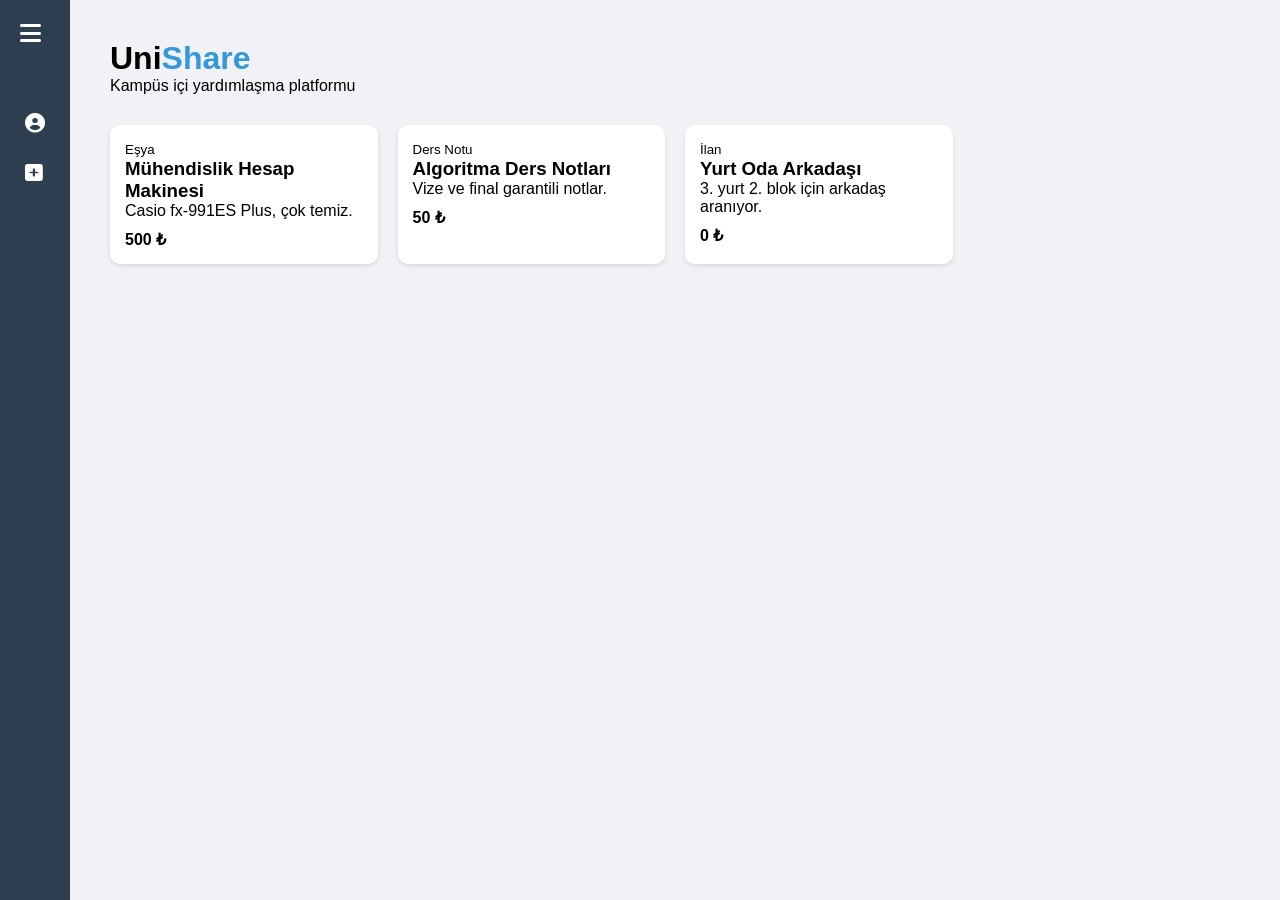
==== index.html @ 89f12671 "ilk hali" ====
<!DOCTYPE html>
<html lang="tr">
<head>
    <meta charset="UTF-8">
    <meta name="viewport" content="width=device-width, initial-scale=1.0">
    <title>UniShare | Kampüs Paylaşım</title>
    <link rel="stylesheet" href="stil.css">
    <link rel="stylesheet" href="https://cdnjs.cloudflare.com/ajax/libs/font-awesome/6.0.0/css/all.min.css">
</head>
<body>

    <div id="yan-menu" class="yan-menu"> 
        <button id="menu-tetikleyici" class="menu-btn">
            <i class="fas fa-bars"></i>
        </button>
        
        <div class="menu-icerik">
            <div class="menu-oge">
                <i class="fas fa-user-circle"></i>
                <span class="metin">Profil</span>
            </div>
            <div class="menu-oge">
                <i class="fas fa-plus-square"></i>
                <span class="metin">İlan Paylaş</span>
            </div>
        </div>
    </div>

    <div id="ilan-modal" class="modal">
        <div class="modal-icerik">
            <span class="kapat-btn">&times;</span>
            <h2>Yeni İlan Oluştur</h2>
            <form id="ilan-formu">
                <input type="text" id="ilan-baslik" placeholder="İlan Başlığı (Örn: Matematik Kitabı)" required>
                <select id="ilan-kategori">
                    <option value="Eşya">Eşya</option>
                    <option value="Kitap">Kitap</option>
                    <option value="Ders Notu">Ders Notu</option>
                </select>
                <input type="number" id="ilan-fiyat" placeholder="Fiyat (₺)" required>
                <textarea id="ilan-aciklama" placeholder="İlan detayı nedir?" rows="4" required></textarea>
                <button type="submit" class="paylas-btn">İlanı Paylaş</button>
            </form>
        </div>
    </div>

    <main id="ana-icerik">
        <header>
            <h1>Uni<span>Share</span></h1>
            <p>Kampüs içi yardımlaşma platformu</p>
        </header>

        <div id="ilanlar-kutusu" class="ilanlar-izgara">
            </div>
    </main>

    <script src="betik.js"></script>
</body>
</html>
---- stil.css ----
/* Genel Ayarlar */
* {
    margin: 0;
    padding: 0;
    box-sizing: border-box;
    font-family: 'Segoe UI', sans-serif;
}

body {
    display: flex; /* Menü ve içeriği yan yana dizmek için */
    background-color: #f0f2f5;
}

/* Yan Menü Tasarımı */
.yan-menu {
    width: 70px; /* Başlangıç genişliği (Sadece ikonlar sığar) */
    height: 100vh;
    background-color: #2c3e50;
    color: white;
    position: fixed;
    transition: width 0.4s cubic-bezier(0.4, 0, 0.2, 1);
    overflow: hidden;
    z-index: 1000;
}

/* Menü Açık Olduğunda Gelecek Sınıf */
.yan-menu.acik {
    width: 250px;
}

/* Menü Butonu */
.menu-btn {
    width: 100%;
    padding: 20px;
    background: none;
    border: none;
    color: white;
    font-size: 24px;
    cursor: pointer;
    text-align: left;
}

/* Menü Öğeleri */
.menu-icerik {
    margin-top: 30px;
}

.menu-oge {
    padding: 15px 25px;
    display: flex;
    align-items: center;
    cursor: pointer;
    transition: background 0.3s;
    white-space: nowrap; /* Yazıların alt satıra kaymasını engeller */
}

.menu-oge:hover {
    background-color: #34495e;
}

.menu-oge i {
    font-size: 20px;
    min-width: 30px;
}

.menu-oge .metin {
    margin-left: 20px;
    opacity: 0;
    transition: opacity 0.3s;
}

/* Menü açıkken metinleri göster */
.yan-menu.acik .metin {
    opacity: 1;
}

/* Ana İçerik Kayması */
#ana-icerik {
    margin-left: 70px; /* Menü dar iken boşluk */
    padding: 40px;
    width: 100%;
    transition: margin-left 0.4s;
}

/* Menü açıldığında içeriği biraz sağa itebiliriz (Opsiyonel) */
.yan-menu.acik + #ana-icerik {
     margin-left: 250px;  /* İçeriğin daralmasını istemiyorsan bunu açma */
}

/* Logo Stili */
header h1 span { color: #3498db; }
.ilanlar-izgara { display: grid; grid-template-columns: repeat(auto-fill, minmax(250px, 1fr)); gap: 20px; margin-top: 30px; }
.kart { background: white; padding: 15px; border-radius: 10px; box-shadow: 0 2px 5px rgba(0,0,0,0.1); }


/* Modal (Arka Plan) */
.modal {
    display: none; /* Başlangıçta gizli */
    position: fixed;
    z-index: 2000;
    left: 0; top: 0;
    width: 100%; height: 100%;
    background-color: rgba(0,0,0,0.5); /* Siyah şeffaf arka plan */
}

/* Modal İçerik Kutusu */
.modal-icerik {
background-color: white;
    margin: 5% auto; /* Üstten boşluğu biraz azalttık */
    padding: 30px;
    border-radius: 15px;
    width: 90%; /* Mobilde de düzgün durması için */
    max-width: 450px; /* Maksimum genişlik */
    position: relative;
    
    /* ÇÖZÜM BURASI: */
    max-height: 85vh; /* Ekran yüksekliğinin %85'inden fazla olmasın */
    overflow-y: auto; /* İçerik taşarsa dikey kaydırma çubuğu çıksın */
}

.kapat-btn {
    position: absolute;
    right: 20px; top: 10px;
    font-size: 28px;
    cursor: pointer;
}

#ilan-formu input, #ilan-formu textarea, #ilan-formu select {
    width: 100%;
    margin-top: 15px;
    padding: 10px;
    border: 1px solid #ddd;
    border-radius: 8px;
}

.paylas-btn {
    width: 100%;
    margin-top: 20px;
    padding: 12px;
    background-color: #27ae60;
    color: white;
    border: none;
    border-radius: 8px;
    cursor: pointer;
    font-weight: bold;
}
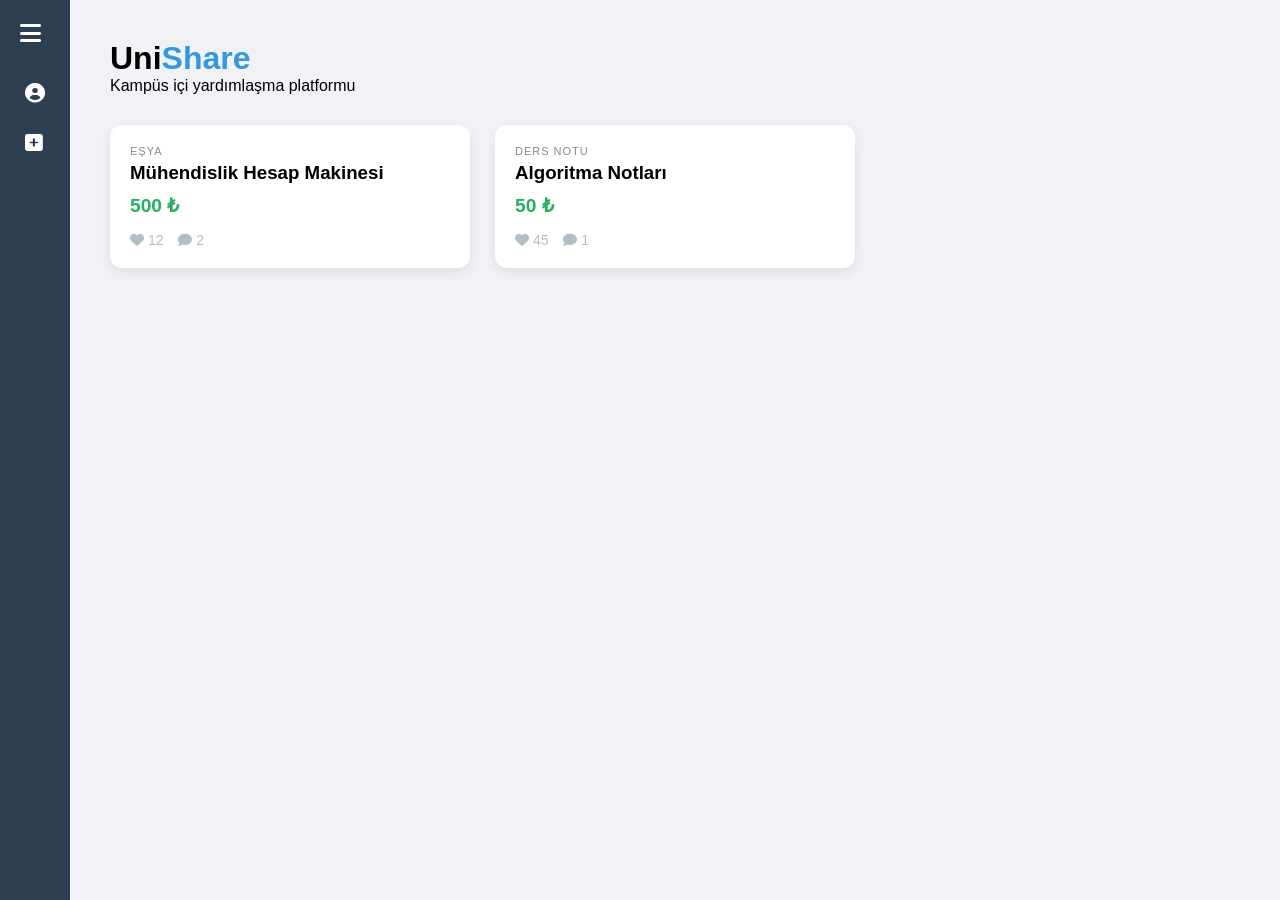
==== commit 66bb25ac: "güncellendi" ====
--- a/index.html
+++ b/index.html
@@ -13,16 +13,9 @@
         <button id="menu-tetikleyici" class="menu-btn">
             <i class="fas fa-bars"></i>
         </button>
-        
         <div class="menu-icerik">
-            <div class="menu-oge">
-                <i class="fas fa-user-circle"></i>
-                <span class="metin">Profil</span>
-            </div>
-            <div class="menu-oge">
-                <i class="fas fa-plus-square"></i>
-                <span class="metin">İlan Paylaş</span>
-            </div>
+            <div class="menu-oge"><i class="fas fa-user-circle"></i><span class="metin">Profil</span></div>
+            <div class="menu-oge"><i class="fas fa-plus-square"></i><span class="metin">İlan Paylaş</span></div>
         </div>
     </div>
 
@@ -31,7 +24,7 @@
             <span class="kapat-btn">&times;</span>
             <h2>Yeni İlan Oluştur</h2>
             <form id="ilan-formu">
-                <input type="text" id="ilan-baslik" placeholder="İlan Başlığı (Örn: Matematik Kitabı)" required>
+                <input type="text" id="ilan-baslik" placeholder="İlan Başlığı" required>
                 <select id="ilan-kategori">
                     <option value="Eşya">Eşya</option>
                     <option value="Kitap">Kitap</option>
@@ -44,14 +37,48 @@
         </div>
     </div>
 
+    <div id="ilan-detay-modal" class="modal">
+        <div class="modal-icerik detay-modali">
+            <span class="detay-kapat-btn">&times;</span>
+            
+            <div class="detay-sol">
+                <div class="detay-bilgi-kapsayici">
+                    <span class="kategori-etiket" id="detay-kategori">Kategori</span>
+                    <h2 id="detay-baslik">İlan Başlığı</h2>
+                    <p id="detay-aciklama">İlan açıklaması buraya gelecek.</p>
+                    <div class="fiyat" id="detay-fiyat">0 ₺</div>
+                </div>
+            </div>
+
+            <div class="detay-sag">
+                <div class="detay-yorumlar-listesi" id="detay-yorumlar-listesi">
+                    </div>
+
+                <div class="detay-alt-kisim">
+                    <div class="detay-etkilesim-ozet">
+                        <span><i class="fas fa-heart"></i> <span id="detay-begeni-sayisi">0</span> Beğeni</span>
+                        <span><i class="fas fa-comment"></i> <span id="detay-yorum-sayisi">0</span> Yorum</span>
+                    </div>
+
+                    <div class="detay-yorum-yazma-alani">
+                        <div class="yorum-input-grubu">
+                            <input type="text" id="detay-yorum-input" placeholder="Yorum yaz ve Enter'a bas..." autocomplete="off">
+                            <button id="detay-yorum-gonder-btn" class="yorum-gonder-btn">
+                                <i class="fas fa-paper-plane"></i>
+                            </button>
+                        </div>
+                    </div>
+                </div>
+            </div>
+        </div>
+    </div>
+
     <main id="ana-icerik">
         <header>
             <h1>Uni<span>Share</span></h1>
             <p>Kampüs içi yardımlaşma platformu</p>
         </header>
-
-        <div id="ilanlar-kutusu" class="ilanlar-izgara">
-            </div>
+        <div id="ilanlar-kutusu" class="ilanlar-izgara"></div>
     </main>
 
     <script src="betik.js"></script>
--- a/stil.css
+++ b/stil.css
@@ -1,146 +1,345 @@
-/* Genel Ayarlar */
-* {
-    margin: 0;
-    padding: 0;
-    box-sizing: border-box;
-    font-family: 'Segoe UI', sans-serif;
-}
-
-body {
-    display: flex; /* Menü ve içeriği yan yana dizmek için */
-    background-color: #f0f2f5;
-}
-
-/* Yan Menü Tasarımı */
-.yan-menu {
-    width: 70px; /* Başlangıç genişliği (Sadece ikonlar sığar) */
-    height: 100vh;
-    background-color: #2c3e50;
-    color: white;
+/* =========================================
+   1. GENEL AYARLAR VE SIFIRLAMA
+   ========================================= */
+* { 
+    margin: 0; 
+    padding: 0; 
+    box-sizing: border-box; 
+    font-family: 'Segoe UI', sans-serif; 
+}
+
+body { 
+    background-color: #f0f2f5; 
+    min-height: 100vh; 
+}
+
+/* =========================================
+   2. YAN MENÜ TASARIMI (SIDEBAR)
+   ========================================= */
+.yan-menu { 
+    width: 70px; 
+    height: 100vh; 
+    background-color: #2c3e50; 
+    color: white; 
+    position: fixed; 
+    left: 0; 
+    top: 0; 
+    transition: width 0.4s cubic-bezier(0.4, 0, 0.2, 1); 
+    overflow: hidden; 
+    z-index: 1000; 
+}
+
+.yan-menu.acik { 
+    width: 250px; 
+}
+
+.menu-btn { 
+    width: 100%; 
+    padding: 20px; 
+    background: none; 
+    border: none; 
+    color: white; 
+    font-size: 24px; 
+    cursor: pointer; 
+    text-align: left; 
+}
+
+.menu-oge { 
+    padding: 15px 25px; 
+    display: flex; 
+    align-items: center; 
+    cursor: pointer; 
+    transition: background 0.3s; 
+    white-space: nowrap; 
+}
+
+.menu-oge:hover { 
+    background-color: #34495e; 
+}
+
+.menu-oge i { 
+    font-size: 20px; 
+    min-width: 30px; 
+}
+
+.menu-oge .metin { 
+    margin-left: 20px; 
+    opacity: 0; 
+    transition: opacity 0.3s; 
+}
+
+.yan-menu.acik .metin { 
+    opacity: 1; 
+}
+
+/* =========================================
+   3. ANA İÇERİK VE IZGARA (GRID)
+   ========================================= */
+#ana-icerik { 
+    margin-left: 70px; 
+    padding: 40px; 
+    transition: margin-left 0.4s; 
+}
+
+.yan-menu.acik + #ana-icerik { 
+    margin-left: 250px; 
+}
+
+header h1 span { 
+    color: #3498db; 
+}
+
+.ilanlar-izgara { 
+    display: grid; 
+    grid-template-columns: repeat(auto-fill, minmax(280px, 1fr)); 
+    gap: 25px; 
+    margin-top: 30px; 
+}
+
+.kart { 
+    background: white; 
+    padding: 20px; 
+    border-radius: 12px; 
+    box-shadow: 0 4px 12px rgba(0,0,0,0.08); 
+    display: flex; 
+    flex-direction: column; 
+    cursor: pointer; 
+    transition: transform 0.2s; 
+}
+
+.kart:hover { 
+    transform: translateY(-5px); 
+}
+
+.kategori-etiket { 
+    font-size: 11px; 
+    color: #7f8c8d; 
+    text-transform: uppercase; 
+    letter-spacing: 1px; 
+    margin-bottom: 5px; 
+}
+
+.fiyat { 
+    margin-top: 10px; 
+    font-size: 1.2rem; 
+    font-weight: bold; 
+    color: #27ae60; 
+}
+
+.kart-alt-bilgi { 
+    display: flex; 
+    gap: 15px; 
+    margin-top: 15px; 
+    color: #b2bec3; 
+    font-size: 14px; 
+}
+
+/* =========================================
+   4. MODALLAR (İLAN VERME VE DETAY)
+   ========================================= */
+.modal {
+    display: none;
     position: fixed;
-    transition: width 0.4s cubic-bezier(0.4, 0, 0.2, 1);
+    z-index: 2000;
+    left: 0;
+    top: 0;
+    width: 100%;
+    height: 100%;
+    background-color: rgba(0,0,0,0.7);
+    backdrop-filter: blur(5px);
+}
+
+/* YENİ İLAN OLUŞTURMA MODALI */
+.modal-icerik {
+    background-color: white;
+    margin: 5% auto;
+    padding: 30px;
+    border-radius: 15px;
+    width: 90%;
+    max-width: 450px;
+    position: relative;
+    display: flex; 
+    flex-direction: column; 
+    gap: 15px; 
+    max-height: 90vh; 
+    overflow-y: auto; 
+    -ms-overflow-style: none;  
+    scrollbar-width: none;     
+}
+
+.modal-icerik::-webkit-scrollbar {
+    display: none; /* Chrome/Safari için scroll gizleme */
+}
+
+#ilan-formu {
+    display: flex;
+    flex-direction: column;
+    width: 100%;
+}
+
+#ilan-formu input, 
+#ilan-formu textarea, 
+#ilan-formu select {
+    width: 100%;
+    margin-bottom: 15px;
+    padding: 12px;
+    border: 1px solid #ddd;
+    border-radius: 8px;
+    outline: none;
+    font-size: 14px;
+}
+
+/* INSTAGRAM STİLİ DETAY MODALI */
+.detay-modali {
+    max-width: 900px !important; 
+    height: 70vh;
+    padding: 0 !important;
+    flex-direction: row !important; 
     overflow: hidden;
-    z-index: 1000;
-}
-
-/* Menü Açık Olduğunda Gelecek Sınıf */
-.yan-menu.acik {
-    width: 250px;
-}
-
-/* Menü Butonu */
-.menu-btn {
-    width: 100%;
+}
+
+.detay-sol {
+    flex: 1.2;
+    padding: 40px;
+    border-right: 1px solid #eee;
+    display: flex;
+    flex-direction: column;
+    justify-content: center;
+    background: white;
+}
+
+.detay-sag {
+    flex: 1;
+    display: flex;
+    flex-direction: column;
+    background-color: #fafbfc;
+}
+
+/* =========================================
+   5. YORUM VE ETKİLEŞİM ALANI
+   ========================================= */
+.detay-yorumlar-listesi {
+    flex: 1;
+    overflow-y: auto;
     padding: 20px;
-    background: none;
+    -ms-overflow-style: none;
+    scrollbar-width: none;
+}
+
+.detay-yorumlar-listesi::-webkit-scrollbar {
+    display: none;
+}
+
+.detay-alt-kısım {
+    padding: 20px;
+    background: white;
+    border-top: 1px solid #eee;
+}
+
+.yorum { 
+    background: white; 
+    padding: 10px 15px; 
+    border-radius: 12px; 
+    margin-bottom: 10px; 
+    font-size: 14px; 
+    border: 1px solid #e2e8f0; 
+}
+
+.yorum strong { 
+    display: block; 
+    font-size: 12px; 
+    color: #3498db; 
+    margin-bottom: 3px; 
+}
+
+/* ESTETİK YORUM ÇUBUĞU (DÜZENLENMİŞ) */
+.yorum-input-grubu { 
+    display: flex; 
+    align-items: center; 
+    background: #f0f2f5; 
+    border-radius: 25px; 
+    padding: 5px 10px 5px 15px; 
     border: none;
-    color: white;
-    font-size: 24px;
-    cursor: pointer;
-    text-align: left;
-}
-
-/* Menü Öğeleri */
-.menu-icerik {
-    margin-top: 30px;
-}
-
-.menu-oge {
-    padding: 15px 25px;
+}
+
+.yorum-ekle-input, #detay-yorum-input { 
+    flex: 1; 
+    border: none !important; 
+    background: transparent !important; 
+    outline: none !important; 
+    font-size: 14px; 
+    padding: 8px 0;
+}
+
+.yorum-gonder-btn, #detay-yorum-gonder-btn { 
+    background: #3498db; 
+    color: white; 
+    border: none; 
+    width: 35px; 
+    height: 35px; 
+    border-radius: 50%; 
+    cursor: pointer; 
     display: flex;
     align-items: center;
-    cursor: pointer;
-    transition: background 0.3s;
-    white-space: nowrap; /* Yazıların alt satıra kaymasını engeller */
-}
-
-.menu-oge:hover {
-    background-color: #34495e;
-}
-
-.menu-oge i {
-    font-size: 20px;
-    min-width: 30px;
-}
-
-.menu-oge .metin {
-    margin-left: 20px;
-    opacity: 0;
-    transition: opacity 0.3s;
-}
-
-/* Menü açıkken metinleri göster */
-.yan-menu.acik .metin {
-    opacity: 1;
-}
-
-/* Ana İçerik Kayması */
-#ana-icerik {
-    margin-left: 70px; /* Menü dar iken boşluk */
-    padding: 40px;
-    width: 100%;
-    transition: margin-left 0.4s;
-}
-
-/* Menü açıldığında içeriği biraz sağa itebiliriz (Opsiyonel) */
-.yan-menu.acik + #ana-icerik {
-     margin-left: 250px;  /* İçeriğin daralmasını istemiyorsan bunu açma */
-}
-
-/* Logo Stili */
-header h1 span { color: #3498db; }
-.ilanlar-izgara { display: grid; grid-template-columns: repeat(auto-fill, minmax(250px, 1fr)); gap: 20px; margin-top: 30px; }
-.kart { background: white; padding: 15px; border-radius: 10px; box-shadow: 0 2px 5px rgba(0,0,0,0.1); }
-
-
-/* Modal (Arka Plan) */
-.modal {
-    display: none; /* Başlangıçta gizli */
-    position: fixed;
-    z-index: 2000;
-    left: 0; top: 0;
-    width: 100%; height: 100%;
-    background-color: rgba(0,0,0,0.5); /* Siyah şeffaf arka plan */
-}
-
-/* Modal İçerik Kutusu */
-.modal-icerik {
-background-color: white;
-    margin: 5% auto; /* Üstten boşluğu biraz azalttık */
-    padding: 30px;
-    border-radius: 15px;
-    width: 90%; /* Mobilde de düzgün durması için */
-    max-width: 450px; /* Maksimum genişlik */
-    position: relative;
-    
-    /* ÇÖZÜM BURASI: */
-    max-height: 85vh; /* Ekran yüksekliğinin %85'inden fazla olmasın */
-    overflow-y: auto; /* İçerik taşarsa dikey kaydırma çubuğu çıksın */
-}
-
-.kapat-btn {
-    position: absolute;
-    right: 20px; top: 10px;
-    font-size: 28px;
-    cursor: pointer;
-}
-
-#ilan-formu input, #ilan-formu textarea, #ilan-formu select {
-    width: 100%;
-    margin-top: 15px;
-    padding: 10px;
-    border: 1px solid #ddd;
-    border-radius: 8px;
+    justify-content: center;
+    margin-left: 10px;
+    transition: background 0.3s, transform 0.2s;
+}
+
+.yorum-gonder-btn:hover {
+    background-color: #2980b9;
+    transform: scale(1.05);
 }
 
 .paylas-btn {
     width: 100%;
-    margin-top: 20px;
-    padding: 12px;
+    padding: 15px;
     background-color: #27ae60;
     color: white;
     border: none;
     border-radius: 8px;
     cursor: pointer;
     font-weight: bold;
+}
+
+.kapat-btn, .detay-kapat-btn {
+    position: absolute;
+    right: 20px;
+    top: 15px;
+    font-size: 28px;
+    cursor: pointer;
+    color: #95a5a6;
+    z-index: 100;
+}
+
+/* KESİN ÇÖZÜM: TÜM ÇERÇEVELERİ VE GÖLGELERİ SIFIRLA */
+/* TÜM TARAYICI VARSAYILANLARINI EZER */
+#detay-yorum-input {
+    border: 0 !important;
+    border-style: none !important;
+    outline: 0 !important;
+    outline-style: none !important;
+    box-shadow: none !important;
+    background-color: transparent !important;
+    flex: 1 !important;
+    padding: 10px 5px !important;
+    font-size: 14px !important;
+}
+
+/* Kapsayıcı gri kutuyu hizala */
+.yorum-input-grubu {
+    display: flex !important;
+    align-items: center !important;
+    background-color: #f0f2f5 !important;
+    border-radius: 25px !important;
+    padding: 2px 10px 2px 15px !important;
+    border: none !important;
+}
+
+/* Gönder butonunu sağa daya */
+.yorum-gonder-btn {
+    margin-left: auto !important;
+    background-color: #3498db !important;
+    border: none !important;
+    cursor: pointer !important;
 }
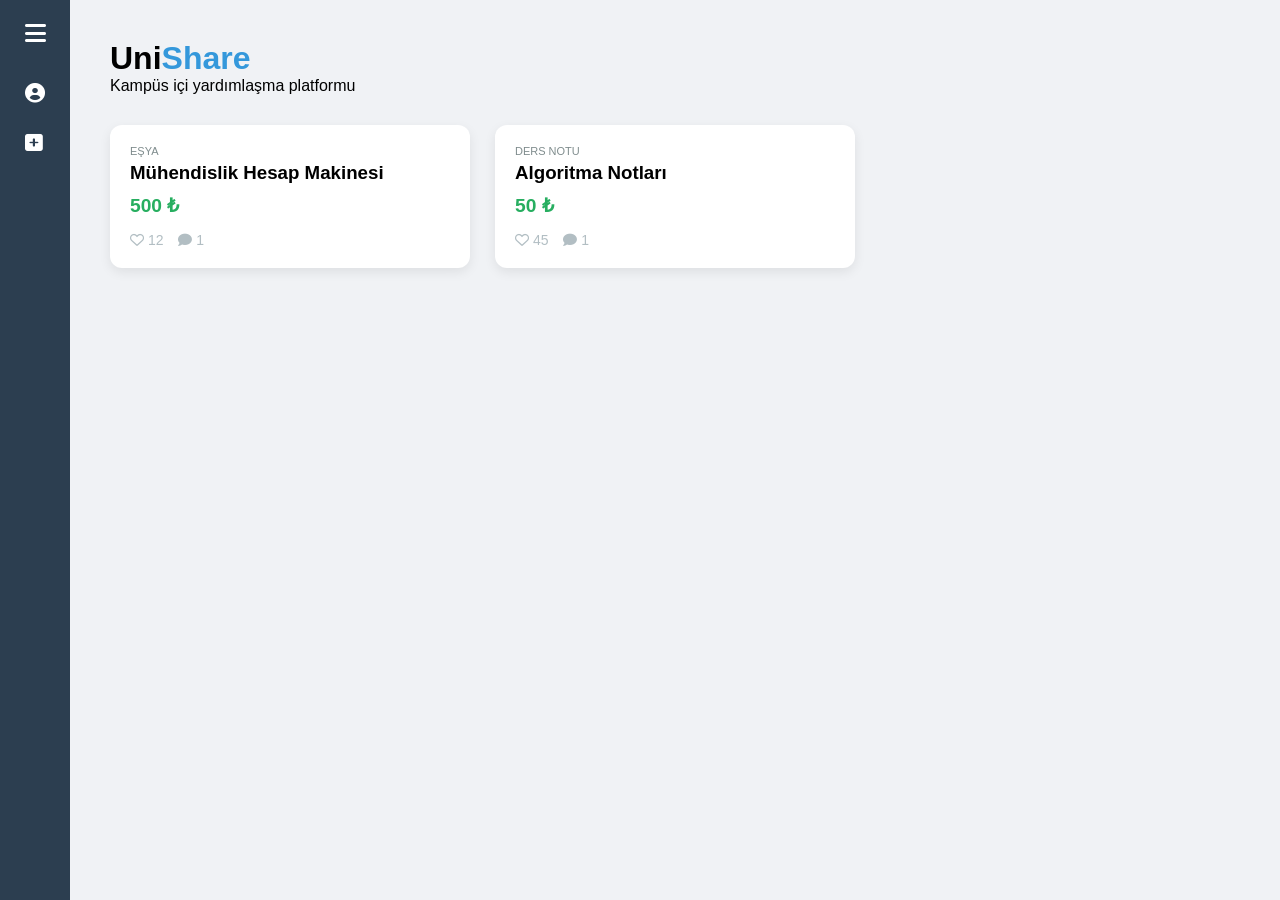
==== commit 0117648a: "yorum beğeni yapılıyor" ====
--- a/index.html
+++ b/index.html
@@ -40,32 +40,28 @@
     <div id="ilan-detay-modal" class="modal">
         <div class="modal-icerik detay-modali">
             <span class="detay-kapat-btn">&times;</span>
-            
             <div class="detay-sol">
                 <div class="detay-bilgi-kapsayici">
                     <span class="kategori-etiket" id="detay-kategori">Kategori</span>
                     <h2 id="detay-baslik">İlan Başlığı</h2>
-                    <p id="detay-aciklama">İlan açıklaması buraya gelecek.</p>
+                    <p id="detay-aciklama">İlan açıklaması.</p>
                     <div class="fiyat" id="detay-fiyat">0 ₺</div>
                 </div>
             </div>
-
             <div class="detay-sag">
-                <div class="detay-yorumlar-listesi" id="detay-yorumlar-listesi">
-                    </div>
-
+                <div class="detay-yorumlar-listesi" id="detay-yorumlar-listesi"></div>
                 <div class="detay-alt-kisim">
                     <div class="detay-etkilesim-ozet">
-                        <span><i class="fas fa-heart"></i> <span id="detay-begeni-sayisi">0</span> Beğeni</span>
+                        <span class="etkilesim-butonlar">
+                            <i class="far fa-heart" id="modal-kalp" onclick="begeniYap(event, this)"></i> 
+                            <span id="detay-begeni-sayisi">0</span> Beğeni
+                        </span>
                         <span><i class="fas fa-comment"></i> <span id="detay-yorum-sayisi">0</span> Yorum</span>
                     </div>
-
                     <div class="detay-yorum-yazma-alani">
                         <div class="yorum-input-grubu">
                             <input type="text" id="detay-yorum-input" placeholder="Yorum yaz ve Enter'a bas..." autocomplete="off">
-                            <button id="detay-yorum-gonder-btn" class="yorum-gonder-btn">
-                                <i class="fas fa-paper-plane"></i>
-                            </button>
+                            <button id="detay-yorum-gonder-btn" class="yorum-gonder-btn"><i class="fas fa-paper-plane"></i></button>
                         </div>
                     </div>
                 </div>
--- a/stil.css
+++ b/stil.css
@@ -1,345 +1,89 @@
-/* =========================================
-   1. GENEL AYARLAR VE SIFIRLAMA
-   ========================================= */
-* { 
-    margin: 0; 
-    padding: 0; 
-    box-sizing: border-box; 
-    font-family: 'Segoe UI', sans-serif; 
+* { margin: 0; padding: 0; box-sizing: border-box; font-family: 'Segoe UI', sans-serif; }
+body { background-color: #f0f2f5; min-height: 100vh; }
+
+.yan-menu { width: 70px; height: 100vh; background-color: #2c3e50; color: white; position: fixed; left: 0; top: 0; transition: width 0.4s; overflow: hidden; z-index: 1000; }
+.yan-menu.acik { width: 250px; }
+.menu-btn { width: 100%; padding: 20px; background: none; border: none; color: white; font-size: 24px; cursor: pointer; }
+.menu-oge { padding: 15px 25px; display: flex; align-items: center; cursor: pointer; white-space: nowrap; }
+.menu-oge:hover { background-color: #34495e; }
+.menu-oge i { font-size: 20px; min-width: 30px; }
+.menu-oge .metin { margin-left: 20px; opacity: 0; transition: opacity 0.3s; }
+.yan-menu.acik .metin { opacity: 1; }
+
+#ana-icerik { margin-left: 70px; padding: 40px; transition: margin-left 0.4s; }
+.yan-menu.acik + #ana-icerik { margin-left: 250px; }
+header h1 span { color: #3498db; }
+.ilanlar-izgara { display: grid; grid-template-columns: repeat(auto-fill, minmax(280px, 1fr)); gap: 25px; margin-top: 30px; }
+
+.kart { background: white; padding: 20px; border-radius: 12px; box-shadow: 0 4px 12px rgba(0,0,0,0.08); display: flex; flex-direction: column; cursor: pointer; transition: transform 0.2s; }
+.kart:hover { transform: translateY(-5px); }
+.kategori-etiket { font-size: 11px; color: #7f8c8d; text-transform: uppercase; margin-bottom: 5px; }
+.fiyat { margin-top: 10px; font-size: 1.2rem; font-weight: bold; color: #27ae60; }
+.kart-alt-bilgi { display: flex; gap: 15px; margin-top: 15px; color: #b2bec3; font-size: 14px; }
+/* Ana sayfadaki kalbe tıklandığında renk değişsin */
+.kart-alt-bilgi .fa-heart.begenildi { color: #ed4956 !important; font-weight: 900; }
+
+.modal { display: none; position: fixed; z-index: 2000; left: 0; top: 0; width: 100%; height: 100%; background: rgba(0,0,0,0.7); backdrop-filter: blur(5px); }
+.modal-icerik { background: white; margin: 5% auto; padding: 30px; border-radius: 15px; width: 90%; max-width: 450px; position: relative; max-height: 90vh; overflow-y: auto; scrollbar-width: none; }
+.modal-icerik::-webkit-scrollbar { display: none; }
+
+/* INSTAGRAM STİLİ DETAY MODALI - YAN YANA DÜZEN */
+.detay-modali {
+    max-width: 900px !important; 
+    width: 90%;
+    height: 600px; /* Sabit yükseklik Instagram havası verir */
+    padding: 0 !important;
+    display: flex !important; /* Esnek kutu yapısı */
+    flex-direction: row !important; /* ELEMANLARI YAN YANA DİZ */
+    overflow: hidden;
+    margin: 5vh auto;
 }
 
-body { 
-    background-color: #f0f2f5; 
-    min-height: 100vh; 
-}
-
-/* =========================================
-   2. YAN MENÜ TASARIMI (SIDEBAR)
-   ========================================= */
-.yan-menu { 
-    width: 70px; 
-    height: 100vh; 
-    background-color: #2c3e50; 
-    color: white; 
-    position: fixed; 
-    left: 0; 
-    top: 0; 
-    transition: width 0.4s cubic-bezier(0.4, 0, 0.2, 1); 
-    overflow: hidden; 
-    z-index: 1000; 
-}
-
-.yan-menu.acik { 
-    width: 250px; 
-}
-
-.menu-btn { 
-    width: 100%; 
-    padding: 20px; 
-    background: none; 
-    border: none; 
-    color: white; 
-    font-size: 24px; 
-    cursor: pointer; 
-    text-align: left; 
-}
-
-.menu-oge { 
-    padding: 15px 25px; 
-    display: flex; 
-    align-items: center; 
-    cursor: pointer; 
-    transition: background 0.3s; 
-    white-space: nowrap; 
-}
-
-.menu-oge:hover { 
-    background-color: #34495e; 
-}
-
-.menu-oge i { 
-    font-size: 20px; 
-    min-width: 30px; 
-}
-
-.menu-oge .metin { 
-    margin-left: 20px; 
-    opacity: 0; 
-    transition: opacity 0.3s; 
-}
-
-.yan-menu.acik .metin { 
-    opacity: 1; 
-}
-
-/* =========================================
-   3. ANA İÇERİK VE IZGARA (GRID)
-   ========================================= */
-#ana-icerik { 
-    margin-left: 70px; 
-    padding: 40px; 
-    transition: margin-left 0.4s; 
-}
-
-.yan-menu.acik + #ana-icerik { 
-    margin-left: 250px; 
-}
-
-header h1 span { 
-    color: #3498db; 
-}
-
-.ilanlar-izgara { 
-    display: grid; 
-    grid-template-columns: repeat(auto-fill, minmax(280px, 1fr)); 
-    gap: 25px; 
-    margin-top: 30px; 
-}
-
-.kart { 
-    background: white; 
-    padding: 20px; 
-    border-radius: 12px; 
-    box-shadow: 0 4px 12px rgba(0,0,0,0.08); 
-    display: flex; 
-    flex-direction: column; 
-    cursor: pointer; 
-    transition: transform 0.2s; 
-}
-
-.kart:hover { 
-    transform: translateY(-5px); 
-}
-
-.kategori-etiket { 
-    font-size: 11px; 
-    color: #7f8c8d; 
-    text-transform: uppercase; 
-    letter-spacing: 1px; 
-    margin-bottom: 5px; 
-}
-
-.fiyat { 
-    margin-top: 10px; 
-    font-size: 1.2rem; 
-    font-weight: bold; 
-    color: #27ae60; 
-}
-
-.kart-alt-bilgi { 
-    display: flex; 
-    gap: 15px; 
-    margin-top: 15px; 
-    color: #b2bec3; 
-    font-size: 14px; 
-}
-
-/* =========================================
-   4. MODALLAR (İLAN VERME VE DETAY)
-   ========================================= */
-.modal {
-    display: none;
-    position: fixed;
-    z-index: 2000;
-    left: 0;
-    top: 0;
-    width: 100%;
-    height: 100%;
-    background-color: rgba(0,0,0,0.7);
-    backdrop-filter: blur(5px);
-}
-
-/* YENİ İLAN OLUŞTURMA MODALI */
-.modal-icerik {
-    background-color: white;
-    margin: 5% auto;
-    padding: 30px;
-    border-radius: 15px;
-    width: 90%;
-    max-width: 450px;
-    position: relative;
-    display: flex; 
-    flex-direction: column; 
-    gap: 15px; 
-    max-height: 90vh; 
-    overflow-y: auto; 
-    -ms-overflow-style: none;  
-    scrollbar-width: none;     
-}
-
-.modal-icerik::-webkit-scrollbar {
-    display: none; /* Chrome/Safari için scroll gizleme */
-}
-
-#ilan-formu {
-    display: flex;
-    flex-direction: column;
-    width: 100%;
-}
-
-#ilan-formu input, 
-#ilan-formu textarea, 
-#ilan-formu select {
-    width: 100%;
-    margin-bottom: 15px;
-    padding: 12px;
-    border: 1px solid #ddd;
-    border-radius: 8px;
-    outline: none;
-    font-size: 14px;
-}
-
-/* INSTAGRAM STİLİ DETAY MODALI */
-.detay-modali {
-    max-width: 900px !important; 
-    height: 70vh;
-    padding: 0 !important;
-    flex-direction: row !important; 
-    overflow: hidden;
-}
-
+/* Sol Taraf: İlan Bilgileri */
 .detay-sol {
-    flex: 1.2;
+    flex: 1.2; /* Sol taraf biraz daha geniş olabilir */
     padding: 40px;
     border-right: 1px solid #eee;
     display: flex;
     flex-direction: column;
-    justify-content: center;
+    justify-content: flex-start; /* İçeriği yukarıdan başlat */
     background: white;
 }
 
+/* Sağ Taraf: Yorum Akışı ve Alt Kısım */
 .detay-sag {
-    flex: 1;
+    flex: 1; /* Sağ taraf yorumlar için */
     display: flex;
     flex-direction: column;
     background-color: #fafbfc;
+    height: 100%; /* Yüksekliği tamamla */
 }
 
-/* =========================================
-   5. YORUM VE ETKİLEŞİM ALANI
-   ========================================= */
+/* Yorum Listesi - Kendi İçinde Kaymalı */
 .detay-yorumlar-listesi {
-    flex: 1;
+    flex: 1; /* Üstteki tüm boşluğu al */
     overflow-y: auto;
     padding: 20px;
-    -ms-overflow-style: none;
     scrollbar-width: none;
 }
 
-.detay-yorumlar-listesi::-webkit-scrollbar {
-    display: none;
-}
-
-.detay-alt-kısım {
+/* Alt Kısım: Beğeni Sayısı ve Input (En Altta Sabit) */
+.detay-alt-kisim {
     padding: 20px;
     background: white;
     border-top: 1px solid #eee;
+    margin-top: auto; /* En alta yapıştır */
 }
+.yorum { background: white; padding: 10px; border-radius: 12px; margin-bottom: 10px; font-size: 14px; border: 1px solid #e2e8f0; }
+.yorum strong { display: block; font-size: 12px; color: #3498db; }
 
-.yorum { 
-    background: white; 
-    padding: 10px 15px; 
-    border-radius: 12px; 
-    margin-bottom: 10px; 
-    font-size: 14px; 
-    border: 1px solid #e2e8f0; 
-}
+.yorum-input-grubu { display: flex; align-items: center; background: #f0f2f5; border-radius: 25px; padding: 2px 10px 2px 15px; border: none !important; }
+#detay-yorum-input { flex: 1; border: none !important; outline: none !important; background: transparent; padding: 10px 5px; }
+.yorum-gonder-btn { background: #3498db; color: white; border: none; width: 35px; height: 35px; border-radius: 50%; cursor: pointer; margin-left: auto; }
 
-.yorum strong { 
-    display: block; 
-    font-size: 12px; 
-    color: #3498db; 
-    margin-bottom: 3px; 
-}
+.kapat-btn, .detay-kapat-btn { position: absolute; right: 20px; top: 15px; font-size: 28px; cursor: pointer; color: #95a5a6; z-index: 100; }
 
-/* ESTETİK YORUM ÇUBUĞU (DÜZENLENMİŞ) */
-.yorum-input-grubu { 
-    display: flex; 
-    align-items: center; 
-    background: #f0f2f5; 
-    border-radius: 25px; 
-    padding: 5px 10px 5px 15px; 
-    border: none;
-}
-
-.yorum-ekle-input, #detay-yorum-input { 
-    flex: 1; 
-    border: none !important; 
-    background: transparent !important; 
-    outline: none !important; 
-    font-size: 14px; 
-    padding: 8px 0;
-}
-
-.yorum-gonder-btn, #detay-yorum-gonder-btn { 
-    background: #3498db; 
-    color: white; 
-    border: none; 
-    width: 35px; 
-    height: 35px; 
-    border-radius: 50%; 
-    cursor: pointer; 
-    display: flex;
-    align-items: center;
-    justify-content: center;
-    margin-left: 10px;
-    transition: background 0.3s, transform 0.2s;
-}
-
-.yorum-gonder-btn:hover {
-    background-color: #2980b9;
-    transform: scale(1.05);
-}
-
-.paylas-btn {
-    width: 100%;
-    padding: 15px;
-    background-color: #27ae60;
-    color: white;
-    border: none;
-    border-radius: 8px;
-    cursor: pointer;
-    font-weight: bold;
-}
-
-.kapat-btn, .detay-kapat-btn {
-    position: absolute;
-    right: 20px;
-    top: 15px;
-    font-size: 28px;
-    cursor: pointer;
-    color: #95a5a6;
-    z-index: 100;
-}
-
-/* KESİN ÇÖZÜM: TÜM ÇERÇEVELERİ VE GÖLGELERİ SIFIRLA */
-/* TÜM TARAYICI VARSAYILANLARINI EZER */
-#detay-yorum-input {
-    border: 0 !important;
-    border-style: none !important;
-    outline: 0 !important;
-    outline-style: none !important;
-    box-shadow: none !important;
-    background-color: transparent !important;
-    flex: 1 !important;
-    padding: 10px 5px !important;
-    font-size: 14px !important;
-}
-
-/* Kapsayıcı gri kutuyu hizala */
-.yorum-input-grubu {
-    display: flex !important;
-    align-items: center !important;
-    background-color: #f0f2f5 !important;
-    border-radius: 25px !important;
-    padding: 2px 10px 2px 15px !important;
-    border: none !important;
-}
-
-/* Gönder butonunu sağa daya */
-.yorum-gonder-btn {
-    margin-left: auto !important;
-    background-color: #3498db !important;
-    border: none !important;
-    cursor: pointer !important;
-}+/* BEĞENİ STİLLERİ */
+.fa-heart { transition: color 0.2s, transform 0.2s; cursor: pointer; }
+.fa-heart.begenildi { color: #ed4956 !important; font-weight: 900; }
+.fa-heart:hover { transform: scale(1.1); }
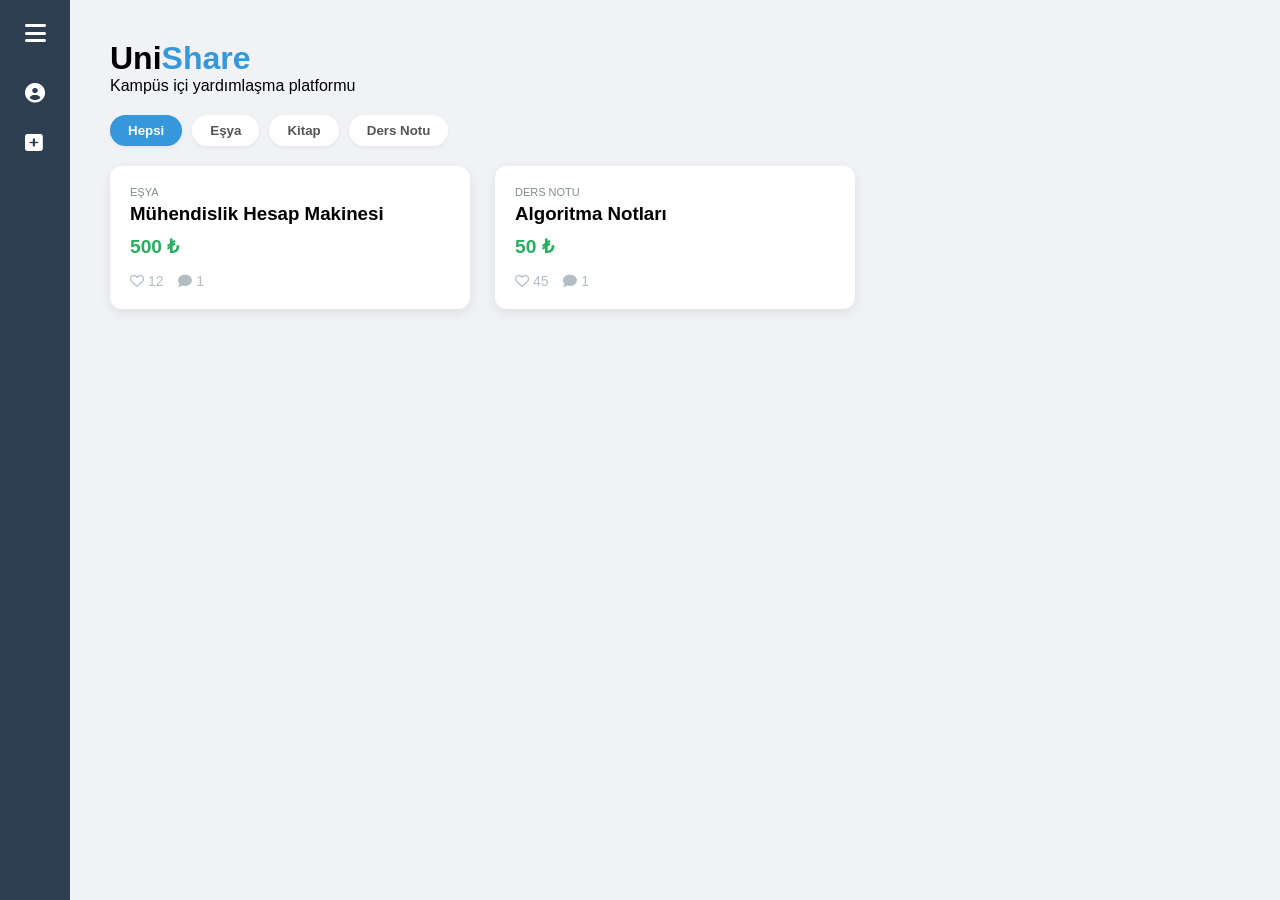
==== commit ec39652e: "filtre eklendi" ====
--- a/index.html
+++ b/index.html
@@ -74,6 +74,14 @@
             <h1>Uni<span>Share</span></h1>
             <p>Kampüs içi yardımlaşma platformu</p>
         </header>
+
+        <div class="kategori-filtre-kapsayici">
+            <button class="filtre-btn aktif" data-kategori="Hepsi">Hepsi</button>
+            <button class="filtre-btn" data-kategori="Eşya">Eşya</button>
+            <button class="filtre-btn" data-kategori="Kitap">Kitap</button>
+            <button class="filtre-btn" data-kategori="Ders Notu">Ders Notu</button>
+        </div>
+
         <div id="ilanlar-kutusu" class="ilanlar-izgara"></div>
     </main>
 
--- a/stil.css
+++ b/stil.css
@@ -1,89 +1,289 @@
-* { margin: 0; padding: 0; box-sizing: border-box; font-family: 'Segoe UI', sans-serif; }
-body { background-color: #f0f2f5; min-height: 100vh; }
-
-.yan-menu { width: 70px; height: 100vh; background-color: #2c3e50; color: white; position: fixed; left: 0; top: 0; transition: width 0.4s; overflow: hidden; z-index: 1000; }
+/* =========================================
+   1. GENEL AYARLAR VE SIFIRLAMA
+   ========================================= */
+* { 
+    margin: 0; 
+    padding: 0; 
+    box-sizing: border-box; 
+    font-family: 'Segoe UI', Tahoma, Geneva, Verdana, sans-serif; 
+}
+
+body { 
+    background-color: #f0f2f5; 
+    min-height: 100vh; 
+}
+
+/* =========================================
+   2. YAN MENÜ (SIDEBAR)
+   ========================================= */
+.yan-menu { 
+    width: 70px; 
+    height: 100vh; 
+    background-color: #2c3e50; 
+    color: white; 
+    position: fixed; 
+    left: 0; 
+    top: 0; 
+    transition: width 0.4s cubic-bezier(0.4, 0, 0.2, 1); 
+    overflow: hidden; 
+    z-index: 1000; 
+}
+
 .yan-menu.acik { width: 250px; }
-.menu-btn { width: 100%; padding: 20px; background: none; border: none; color: white; font-size: 24px; cursor: pointer; }
-.menu-oge { padding: 15px 25px; display: flex; align-items: center; cursor: pointer; white-space: nowrap; }
+
+.menu-btn { 
+    width: 100%; 
+    padding: 20px; 
+    background: none; 
+    border: none; 
+    color: white; 
+    font-size: 24px; 
+    cursor: pointer; 
+}
+
+.menu-oge { 
+    padding: 15px 25px; 
+    display: flex; 
+    align-items: center; 
+    cursor: pointer; 
+    transition: background 0.3s; 
+    white-space: nowrap; 
+}
+
 .menu-oge:hover { background-color: #34495e; }
+
 .menu-oge i { font-size: 20px; min-width: 30px; }
-.menu-oge .metin { margin-left: 20px; opacity: 0; transition: opacity 0.3s; }
+
+.menu-oge .metin { 
+    margin-left: 20px; 
+    opacity: 0; 
+    transition: opacity 0.3s; 
+}
+
 .yan-menu.acik .metin { opacity: 1; }
 
-#ana-icerik { margin-left: 70px; padding: 40px; transition: margin-left 0.4s; }
+/* =========================================
+   3. ANA İÇERİK VE IZGARA
+   ========================================= */
+#ana-icerik { 
+    margin-left: 70px; 
+    padding: 40px; 
+    transition: margin-left 0.4s; 
+}
+
 .yan-menu.acik + #ana-icerik { margin-left: 250px; }
+
 header h1 span { color: #3498db; }
-.ilanlar-izgara { display: grid; grid-template-columns: repeat(auto-fill, minmax(280px, 1fr)); gap: 25px; margin-top: 30px; }
-
-.kart { background: white; padding: 20px; border-radius: 12px; box-shadow: 0 4px 12px rgba(0,0,0,0.08); display: flex; flex-direction: column; cursor: pointer; transition: transform 0.2s; }
+
+/* Kategori Butonları Stili */
+.kategori-filtre-kapsayici {
+    display: flex;
+    gap: 10px;
+    margin-top: 20px;
+    margin-bottom: 10px;
+    flex-wrap: wrap;
+}
+
+.filtre-btn {
+    padding: 8px 18px;
+    border: none;
+    border-radius: 20px;
+    background-color: white;
+    color: #555;
+    cursor: pointer;
+    font-weight: 600;
+    transition: all 0.3s;
+    box-shadow: 0 2px 5px rgba(0,0,0,0.05);
+}
+
+.filtre-btn:hover {
+    background-color: #e0e0e0;
+}
+
+.filtre-btn.aktif {
+    background-color: #3498db;
+    color: white;
+}
+
+.ilanlar-izgara { 
+    display: grid; 
+    grid-template-columns: repeat(auto-fill, minmax(280px, 1fr)); 
+    gap: 25px; 
+    margin-top: 20px; 
+}
+
+.kart { 
+    background: white; 
+    padding: 20px; 
+    border-radius: 12px; 
+    box-shadow: 0 4px 12px rgba(0,0,0,0.08); 
+    display: flex; 
+    flex-direction: column; 
+    cursor: pointer; 
+    transition: transform 0.2s; 
+}
+
 .kart:hover { transform: translateY(-5px); }
-.kategori-etiket { font-size: 11px; color: #7f8c8d; text-transform: uppercase; margin-bottom: 5px; }
-.fiyat { margin-top: 10px; font-size: 1.2rem; font-weight: bold; color: #27ae60; }
-.kart-alt-bilgi { display: flex; gap: 15px; margin-top: 15px; color: #b2bec3; font-size: 14px; }
-/* Ana sayfadaki kalbe tıklandığında renk değişsin */
-.kart-alt-bilgi .fa-heart.begenildi { color: #ed4956 !important; font-weight: 900; }
-
-.modal { display: none; position: fixed; z-index: 2000; left: 0; top: 0; width: 100%; height: 100%; background: rgba(0,0,0,0.7); backdrop-filter: blur(5px); }
-.modal-icerik { background: white; margin: 5% auto; padding: 30px; border-radius: 15px; width: 90%; max-width: 450px; position: relative; max-height: 90vh; overflow-y: auto; scrollbar-width: none; }
+
+.kategori-etiket { 
+    font-size: 11px; 
+    color: #7f8c8d; 
+    text-transform: uppercase; 
+    margin-bottom: 5px; 
+}
+
+.fiyat { 
+    margin-top: 10px; 
+    font-size: 1.2rem; 
+    font-weight: bold; 
+    color: #27ae60; 
+}
+
+.kart-alt-bilgi { 
+    display: flex; 
+    gap: 15px; 
+    margin-top: 15px; 
+    color: #b2bec3; 
+    font-size: 14px; 
+}
+
+/* =========================================
+   4. MODAL GENEL VE İLAN VERME (DİKEY)
+   ========================================= */
+.modal { 
+    display: none; 
+    position: fixed; 
+    z-index: 2000; 
+    left: 0; 
+    top: 0; 
+    width: 100%; 
+    height: 100%; 
+    background: rgba(0,0,0,0.7); 
+    backdrop-filter: blur(5px); 
+}
+
+.modal-icerik { 
+    background: white; 
+    margin: 5% auto; 
+    padding: 30px; 
+    border-radius: 15px; 
+    width: 90%; 
+    max-width: 450px; 
+    position: relative; 
+    display: flex !important; 
+    flex-direction: column !important; 
+    gap: 15px; 
+    max-height: 90vh; 
+    overflow-y: auto; 
+    scrollbar-width: none; 
+}
+
 .modal-icerik::-webkit-scrollbar { display: none; }
 
-/* INSTAGRAM STİLİ DETAY MODALI - YAN YANA DÜZEN */
+#ilan-formu {
+    display: flex;
+    flex-direction: column;
+    gap: 15px;
+}
+
+#ilan-formu input, 
+#ilan-formu textarea, 
+#ilan-formu select {
+    width: 100%;
+    padding: 12px;
+    border: 1px solid #ddd;
+    border-radius: 8px;
+    outline: none;
+}
+
+.paylas-btn {
+    background-color: #27ae60;
+    color: white;
+    border: none;
+    padding: 15px;
+    border-radius: 8px;
+    font-weight: bold;
+    cursor: pointer;
+}
+
+/* =========================================
+   5. DETAY MODALI (INSTAGRAM - YAN YANA)
+   ========================================= */
 .detay-modali {
     max-width: 900px !important; 
     width: 90%;
-    height: 600px; /* Sabit yükseklik Instagram havası verir */
+    height: 600px; 
     padding: 0 !important;
-    display: flex !important; /* Esnek kutu yapısı */
-    flex-direction: row !important; /* ELEMANLARI YAN YANA DİZ */
+    flex-direction: row !important; 
     overflow: hidden;
     margin: 5vh auto;
 }
 
-/* Sol Taraf: İlan Bilgileri */
 .detay-sol {
-    flex: 1.2; /* Sol taraf biraz daha geniş olabilir */
+    flex: 1.2; 
     padding: 40px;
     border-right: 1px solid #eee;
     display: flex;
     flex-direction: column;
-    justify-content: flex-start; /* İçeriği yukarıdan başlat */
     background: white;
 }
 
-/* Sağ Taraf: Yorum Akışı ve Alt Kısım */
 .detay-sag {
-    flex: 1; /* Sağ taraf yorumlar için */
+    flex: 1; 
     display: flex;
     flex-direction: column;
     background-color: #fafbfc;
-    height: 100%; /* Yüksekliği tamamla */
-}
-
-/* Yorum Listesi - Kendi İçinde Kaymalı */
+    height: 100%;
+}
+
 .detay-yorumlar-listesi {
-    flex: 1; /* Üstteki tüm boşluğu al */
+    flex: 1; 
     overflow-y: auto;
     padding: 20px;
     scrollbar-width: none;
 }
-
-/* Alt Kısım: Beğeni Sayısı ve Input (En Altta Sabit) */
+.detay-yorumlar-listesi::-webkit-scrollbar { display: none; }
+
 .detay-alt-kisim {
     padding: 20px;
     background: white;
     border-top: 1px solid #eee;
-    margin-top: auto; /* En alta yapıştır */
-}
+    margin-top: auto;
+}
+
+/* =========================================
+   6. YORUM VE ETKİLEŞİM STİLLERİ
+   ========================================= */
 .yorum { background: white; padding: 10px; border-radius: 12px; margin-bottom: 10px; font-size: 14px; border: 1px solid #e2e8f0; }
 .yorum strong { display: block; font-size: 12px; color: #3498db; }
 
 .yorum-input-grubu { display: flex; align-items: center; background: #f0f2f5; border-radius: 25px; padding: 2px 10px 2px 15px; border: none !important; }
 #detay-yorum-input { flex: 1; border: none !important; outline: none !important; background: transparent; padding: 10px 5px; }
-.yorum-gonder-btn { background: #3498db; color: white; border: none; width: 35px; height: 35px; border-radius: 50%; cursor: pointer; margin-left: auto; }
+.yorum-gonder-btn { background: #3498db; color: white; border: none; width: 35px; height: 35px; border-radius: 50%; cursor: pointer; margin-left: auto; display: flex; align-items: center; justify-content: center; }
 
 .kapat-btn, .detay-kapat-btn { position: absolute; right: 20px; top: 15px; font-size: 28px; cursor: pointer; color: #95a5a6; z-index: 100; }
 
-/* BEĞENİ STİLLERİ */
 .fa-heart { transition: color 0.2s, transform 0.2s; cursor: pointer; }
 .fa-heart.begenildi { color: #ed4956 !important; font-weight: 900; }
-.fa-heart:hover { transform: scale(1.1); }+.fa-heart:hover { transform: scale(1.1); }
+
+.yorum-alt-bilgi { display: flex; gap: 15px; margin-top: 5px; font-size: 11px; color: #8e8e8e; }
+.yorum-alt-bilgi span { cursor: pointer; font-weight: bold; }
+.yorum-alt-bilgi span:hover { color: #262626; }
+
+.yorum-begeni.aktif { color: #ed4956 !important; }
+
+.alt-yorumlar-kutusu {
+    margin-left: 30px; 
+    margin-top: 10px;
+    border-left: 2px solid #efefef; 
+    padding-left: 15px;
+}
+
+.alt-yorum {
+    background: #f8f9fa; 
+    padding: 8px;
+    border-radius: 10px;
+    margin-bottom: 5px;
+    font-size: 13px;
+}
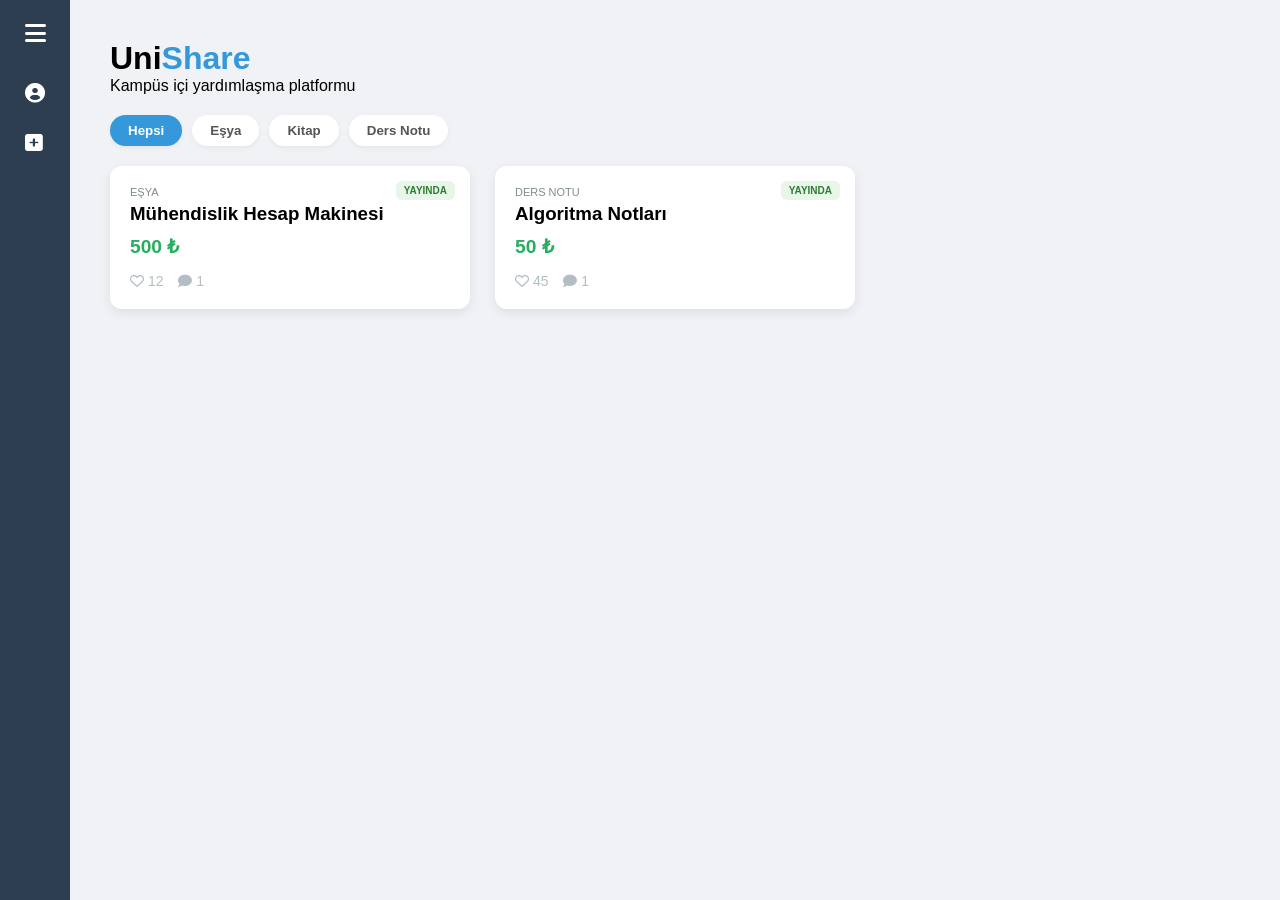
==== commit 344c4747: "yayında kontrol eklendi" ====
--- a/index.html
+++ b/index.html
@@ -41,11 +41,15 @@
         <div class="modal-icerik detay-modali">
             <span class="detay-kapat-btn">&times;</span>
             <div class="detay-sol">
+                <div class="detay-ust-kontrol">
+                    <button id="durum-degistir-btn" class="durum-kontrol-btn">Durumu Değiştir</button>
+                </div>
                 <div class="detay-bilgi-kapsayici">
                     <span class="kategori-etiket" id="detay-kategori">Kategori</span>
                     <h2 id="detay-baslik">İlan Başlığı</h2>
                     <p id="detay-aciklama">İlan açıklaması.</p>
                     <div class="fiyat" id="detay-fiyat">0 ₺</div>
+                    <div id="detay-durum-etiket" class="durum-etiket"></div>
                 </div>
             </div>
             <div class="detay-sag">
--- a/stil.css
+++ b/stil.css
@@ -11,6 +11,19 @@
 body { 
     background-color: #f0f2f5; 
     min-height: 100vh; 
+    scrollbar-width: none; /* Firefox için */
+    -ms-overflow-style: none; /* IE ve Edge için */
+}
+
+body::-webkit-scrollbar {
+    display: none;
+}
+
+/* Modal açıkken arka planın kaymasını engellediğimizde 
+   oluşabilecek sağdaki boşluğu veya çubuğu tamamen yok eder */
+body.modal-acik {
+    overflow: hidden;
+    padding-right: 0 !important; /* Bazı tarayıcıların eklediği boşluğu sıfırlar */
 }
 
 /* =========================================
@@ -28,90 +41,29 @@
     overflow: hidden; 
     z-index: 1000; 
 }
-
 .yan-menu.acik { width: 250px; }
-
-.menu-btn { 
-    width: 100%; 
-    padding: 20px; 
-    background: none; 
-    border: none; 
-    color: white; 
-    font-size: 24px; 
-    cursor: pointer; 
-}
-
-.menu-oge { 
-    padding: 15px 25px; 
-    display: flex; 
-    align-items: center; 
-    cursor: pointer; 
-    transition: background 0.3s; 
-    white-space: nowrap; 
-}
-
+.menu-btn { width: 100%; padding: 20px; background: none; border: none; color: white; font-size: 24px; cursor: pointer; }
+.menu-oge { padding: 15px 25px; display: flex; align-items: center; cursor: pointer; transition: background 0.3s; white-space: nowrap; }
 .menu-oge:hover { background-color: #34495e; }
-
 .menu-oge i { font-size: 20px; min-width: 30px; }
-
-.menu-oge .metin { 
-    margin-left: 20px; 
-    opacity: 0; 
-    transition: opacity 0.3s; 
-}
-
+.menu-oge .metin { margin-left: 20px; opacity: 0; transition: opacity 0.3s; }
 .yan-menu.acik .metin { opacity: 1; }
 
 /* =========================================
-   3. ANA İÇERİK VE IZGARA
-   ========================================= */
-#ana-icerik { 
-    margin-left: 70px; 
-    padding: 40px; 
-    transition: margin-left 0.4s; 
-}
-
+   3. ANA İÇERİK VE FİLTRELEME
+   ========================================= */
+#ana-icerik { margin-left: 70px; padding: 40px; transition: margin-left 0.4s; }
 .yan-menu.acik + #ana-icerik { margin-left: 250px; }
-
 header h1 span { color: #3498db; }
 
-/* Kategori Butonları Stili */
-.kategori-filtre-kapsayici {
-    display: flex;
-    gap: 10px;
-    margin-top: 20px;
-    margin-bottom: 10px;
-    flex-wrap: wrap;
-}
-
-.filtre-btn {
-    padding: 8px 18px;
-    border: none;
-    border-radius: 20px;
-    background-color: white;
-    color: #555;
-    cursor: pointer;
-    font-weight: 600;
-    transition: all 0.3s;
-    box-shadow: 0 2px 5px rgba(0,0,0,0.05);
-}
-
-.filtre-btn:hover {
-    background-color: #e0e0e0;
-}
-
-.filtre-btn.aktif {
-    background-color: #3498db;
-    color: white;
-}
-
-.ilanlar-izgara { 
-    display: grid; 
-    grid-template-columns: repeat(auto-fill, minmax(280px, 1fr)); 
-    gap: 25px; 
-    margin-top: 20px; 
-}
-
+.kategori-filtre-kapsayici { display: flex; gap: 10px; margin-top: 20px; margin-bottom: 10px; flex-wrap: wrap; }
+.filtre-btn { padding: 8px 18px; border: none; border-radius: 20px; background-color: white; color: #555; cursor: pointer; font-weight: 600; transition: all 0.3s; box-shadow: 0 2px 5px rgba(0,0,0,0.05); }
+.filtre-btn.aktif { background-color: #3498db; color: white; }
+
+/* =========================================
+   4. KARTLAR VE DURUM ETİKETLERİ
+   ========================================= */
+.ilanlar-izgara { display: grid; grid-template-columns: repeat(auto-fill, minmax(280px, 1fr)); gap: 25px; margin-top: 20px; }
 .kart { 
     background: white; 
     padding: 20px; 
@@ -121,34 +73,29 @@
     flex-direction: column; 
     cursor: pointer; 
     transition: transform 0.2s; 
-}
-
+    position: relative; 
+}
 .kart:hover { transform: translateY(-5px); }
 
-.kategori-etiket { 
-    font-size: 11px; 
-    color: #7f8c8d; 
-    text-transform: uppercase; 
-    margin-bottom: 5px; 
-}
-
-.fiyat { 
-    margin-top: 10px; 
-    font-size: 1.2rem; 
-    font-weight: bold; 
-    color: #27ae60; 
-}
-
-.kart-alt-bilgi { 
-    display: flex; 
-    gap: 15px; 
-    margin-top: 15px; 
-    color: #b2bec3; 
-    font-size: 14px; 
-}
-
-/* =========================================
-   4. MODAL GENEL VE İLAN VERME (DİKEY)
+.durum-etiket {
+    position: absolute;
+    top: 15px;
+    right: 15px;
+    padding: 4px 8px;
+    border-radius: 6px;
+    font-size: 10px;
+    font-weight: bold;
+    text-transform: uppercase;
+}
+.durum-yayinda { background-color: #e8f5e9; color: #2e7d32; }
+.durum-kapali { background-color: #ffebee; color: #c62828; }
+
+.kategori-etiket { font-size: 11px; color: #7f8c8d; text-transform: uppercase; margin-bottom: 5px; }
+.fiyat { margin-top: 10px; font-size: 1.2rem; font-weight: bold; color: #27ae60; }
+.kart-alt-bilgi { display: flex; gap: 15px; margin-top: 15px; color: #b2bec3; font-size: 14px; }
+
+/* =========================================
+   5. MODALLAR VE İLAN FORMU (DÜZELTİLDİ)
    ========================================= */
 .modal { 
     display: none; 
@@ -175,25 +122,27 @@
     gap: 15px; 
     max-height: 90vh; 
     overflow-y: auto; 
-    scrollbar-width: none; 
-}
-
-.modal-icerik::-webkit-scrollbar { display: none; }
-
+    scrollbar-width: none; /* Firefox için */
+    -ms-overflow-style: none; /* IE ve Edge için */
+}
+
+/* Form Elemanlarının Tam Genişlikte Dizilmesi */
 #ilan-formu {
     display: flex;
     flex-direction: column;
     gap: 15px;
+    width: 100%;
 }
 
 #ilan-formu input, 
-#ilan-formu textarea, 
-#ilan-formu select {
+#ilan-formu select, 
+#ilan-formu textarea {
     width: 100%;
     padding: 12px;
     border: 1px solid #ddd;
     border-radius: 8px;
     outline: none;
+    display: block;
 }
 
 .paylas-btn {
@@ -204,86 +153,49 @@
     border-radius: 8px;
     font-weight: bold;
     cursor: pointer;
-}
-
-/* =========================================
-   5. DETAY MODALI (INSTAGRAM - YAN YANA)
-   ========================================= */
-.detay-modali {
-    max-width: 900px !important; 
-    width: 90%;
-    height: 600px; 
-    padding: 0 !important;
-    flex-direction: row !important; 
-    overflow: hidden;
-    margin: 5vh auto;
-}
-
-.detay-sol {
-    flex: 1.2; 
-    padding: 40px;
-    border-right: 1px solid #eee;
-    display: flex;
-    flex-direction: column;
-    background: white;
-}
-
-.detay-sag {
-    flex: 1; 
-    display: flex;
-    flex-direction: column;
-    background-color: #fafbfc;
-    height: 100%;
-}
-
-.detay-yorumlar-listesi {
-    flex: 1; 
-    overflow-y: auto;
-    padding: 20px;
-    scrollbar-width: none;
-}
-.detay-yorumlar-listesi::-webkit-scrollbar { display: none; }
-
-.detay-alt-kisim {
-    padding: 20px;
-    background: white;
-    border-top: 1px solid #eee;
-    margin-top: auto;
-}
-
-/* =========================================
-   6. YORUM VE ETKİLEŞİM STİLLERİ
+    width: 100%;
+}
+
+/* =========================================
+   6. DETAY MODALI (INSTAGRAM STİLİ)
+   ========================================= */
+.detay-modali { max-width: 900px !important; height: 600px; padding: 0 !important; flex-direction: row !important; overflow: hidden; margin: 5vh auto; }
+.detay-sol { flex: 1.2; padding: 40px; border-right: 1px solid #eee; display: flex; flex-direction: column; background: white; position: relative; }
+.detay-sag { flex: 1; display: flex; flex-direction: column; background-color: #fafbfc; height: 100%; }
+
+.detay-ust-kontrol { position: absolute; top: 20px; left: 40px; }
+.durum-kontrol-btn { padding: 6px 12px; border-radius: 5px; border: 1px solid #ddd; background: #f8f9fa; cursor: pointer; font-size: 12px; }
+
+.detay-yorumlar-listesi { flex: 1; overflow-y: auto; padding: 20px; scrollbar-width: none; }
+.detay-alt-kisim { padding: 20px; background: white; border-top: 1px solid #eee; margin-top: auto; }
+
+/* =========================================
+   7. YORUM VE OPAK/KIRMIZI ETKİLEŞİM
    ========================================= */
 .yorum { background: white; padding: 10px; border-radius: 12px; margin-bottom: 10px; font-size: 14px; border: 1px solid #e2e8f0; }
 .yorum strong { display: block; font-size: 12px; color: #3498db; }
 
-.yorum-input-grubu { display: flex; align-items: center; background: #f0f2f5; border-radius: 25px; padding: 2px 10px 2px 15px; border: none !important; }
-#detay-yorum-input { flex: 1; border: none !important; outline: none !important; background: transparent; padding: 10px 5px; }
-.yorum-gonder-btn { background: #3498db; color: white; border: none; width: 35px; height: 35px; border-radius: 50%; cursor: pointer; margin-left: auto; display: flex; align-items: center; justify-content: center; }
+/* Opak Gri Alt Bilgi */
+.yorum-alt-bilgi { 
+    display: flex; 
+    gap: 15px; 
+    margin-top: 5px; 
+    font-size: 11px; 
+    color: #8e8e8e; 
+}
+.yorum-alt-bilgi span { cursor: pointer; font-weight: bold; transition: color 0.2s; }
+.yorum-alt-bilgi span:hover { color: #262626; }
+
+/* Beğenildi Yazısı Kırmızı */
+.yorum-begeni.aktif { 
+    color: #ed4956 !important; 
+}
+
+.yorum-input-grubu { display: flex; align-items: center; background: #f0f2f5; border-radius: 25px; padding: 2px 10px 2px 15px; }
+#detay-yorum-input { flex: 1; border: none; outline: none; background: transparent; padding: 10px 5px; }
+.yorum-gonder-btn { background: #3498db; color: white; border: none; width: 35px; height: 35px; border-radius: 50%; cursor: pointer; display: flex; align-items: center; justify-content: center; }
 
 .kapat-btn, .detay-kapat-btn { position: absolute; right: 20px; top: 15px; font-size: 28px; cursor: pointer; color: #95a5a6; z-index: 100; }
-
-.fa-heart { transition: color 0.2s, transform 0.2s; cursor: pointer; }
 .fa-heart.begenildi { color: #ed4956 !important; font-weight: 900; }
-.fa-heart:hover { transform: scale(1.1); }
-
-.yorum-alt-bilgi { display: flex; gap: 15px; margin-top: 5px; font-size: 11px; color: #8e8e8e; }
-.yorum-alt-bilgi span { cursor: pointer; font-weight: bold; }
-.yorum-alt-bilgi span:hover { color: #262626; }
-
-.yorum-begeni.aktif { color: #ed4956 !important; }
-
-.alt-yorumlar-kutusu {
-    margin-left: 30px; 
-    margin-top: 10px;
-    border-left: 2px solid #efefef; 
-    padding-left: 15px;
-}
-
-.alt-yorum {
-    background: #f8f9fa; 
-    padding: 8px;
-    border-radius: 10px;
-    margin-bottom: 5px;
-    font-size: 13px;
-}+.alt-yorumlar-kutusu { margin-left: 30px; margin-top: 10px; border-left: 2px solid #efefef; padding-left: 15px; }
+.alt-yorum { background: #f8f9fa; padding: 8px; border-radius: 10px; margin-bottom: 5px; font-size: 13px; }
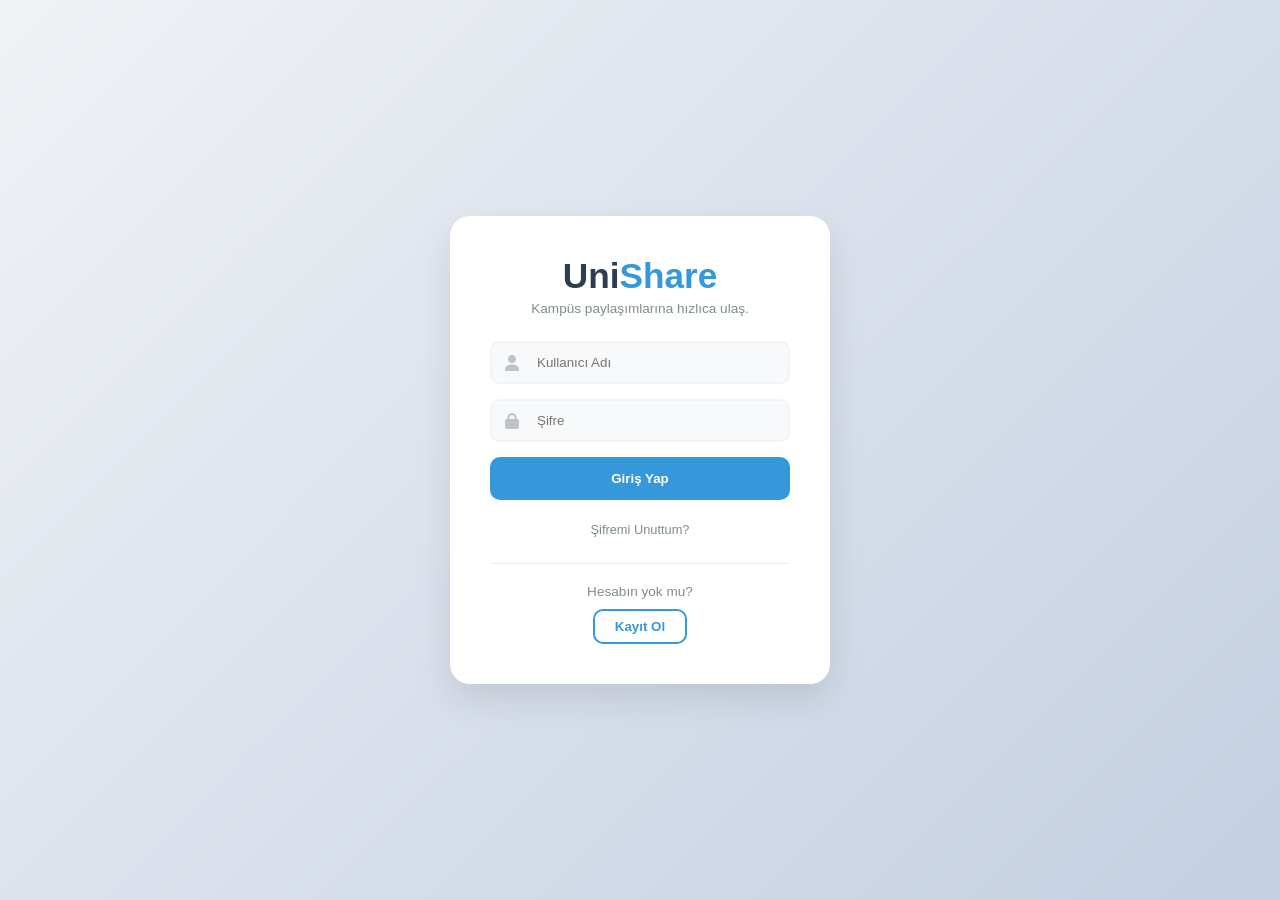
==== commit bc037dce: "isim değişti, giris sayfası yapıldı" ====
--- a/index.html
+++ b/index.html
@@ -3,92 +3,81 @@
 <head>
     <meta charset="UTF-8">
     <meta name="viewport" content="width=device-width, initial-scale=1.0">
-    <title>UniShare | Kampüs Paylaşım</title>
-    <link rel="stylesheet" href="stil.css">
+    <title>UniShare | Giriş & Kayıt</title>
+    <link rel="stylesheet" href="index.css">
     <link rel="stylesheet" href="https://cdnjs.cloudflare.com/ajax/libs/font-awesome/6.0.0/css/all.min.css">
 </head>
 <body>
 
-    <div id="yan-menu" class="yan-menu"> 
-        <button id="menu-tetikleyici" class="menu-btn">
-            <i class="fas fa-bars"></i>
-        </button>
-        <div class="menu-icerik">
-            <div class="menu-oge"><i class="fas fa-user-circle"></i><span class="metin">Profil</span></div>
-            <div class="menu-oge"><i class="fas fa-plus-square"></i><span class="metin">İlan Paylaş</span></div>
+    <div class="giris-kapsayici">
+        <div class="giris-kart">
+            <header class="giris-baslik">
+                <h1>Uni<span>Share</span></h1>
+                <p id="alt-metin">Kampüs paylaşımlarına hızlıca ulaş.</p>
+            </header>
+
+            <div id="katman-giris" class="form-katmani aktif">
+                <form id="giris-formu" class="giris-form">
+                    <div class="input-grubu">
+                        <i class="fas fa-user"></i>
+                        <input type="text" id="giris-kullanici" placeholder="Kullanıcı Adı" required>
+                    </div>
+                    <div class="input-grubu">
+                        <i class="fas fa-lock"></i>
+                        <input type="password" id="giris-sifre" placeholder="Şifre" required>
+                    </div>
+                    <button type="submit" class="ana-btn">Giriş Yap</button>
+                    <div class="form-linkler">
+                        <a href="#" onclick="katmanDegistir('katman-sifre')">Şifremi Unuttum?</a>
+                    </div>
+                </form>
+                <div class="alt-alan">
+                    <span>Hesabın yok mu?</span>
+                    <button class="ikincil-btn" onclick="katmanDegistir('katman-kayit')">Kayıt Ol</button>
+                </div>
+            </div>
+
+            <div id="katman-kayit" class="form-katmani">
+                <form id="kayit-formu" class="giris-form">
+                    <div class="input-grubu">
+                        <i class="fas fa-envelope"></i>
+                        <input type="email" placeholder="Üniversite E-postası" required>
+                    </div>
+                    <div class="input-grubu">
+                        <i class="fas fa-user-plus"></i>
+                        <input type="text" placeholder="Kullanıcı Adı Seç" required>
+                    </div>
+                    <div class="input-grubu">
+                        <i class="fas fa-key"></i>
+                        <input type="password" placeholder="Şifre Oluştur" required>
+                    </div>
+                    <button type="submit" class="ana-btn">Hesap Oluştur</button>
+                </form>
+                <div class="alt-alan">
+                    <span>Zaten üye misin?</span>
+                    <button class="ikincil-btn" onclick="katmanDegistir('katman-giris')">Giriş'e Dön</button>
+                </div>
+            </div>
+
+            <div id="katman-sifre" class="form-katmani">
+                <form id="sifre-formu" class="giris-form">
+                    <p style="font-size: 0.85rem; color: #7f8c8d; margin-bottom: 15px;">
+                        E-posta adresini gir, sana bir kod gönderelim.
+                    </p>
+                    <div class="input-grubu">
+                        <i class="fas fa-paper-plane"></i>
+                        <input type="email" placeholder="E-posta Adresini Gir" required>
+                    </div>
+                    <button type="submit" class="ana-btn">Kod Gönder</button>
+                </form>
+                <div class="alt-alan">
+                    <button class="ikincil-btn" onclick="katmanDegistir('katman-giris')">Geri Dön</button>
+                </div>
+            </div>
+
         </div>
     </div>
 
-    <div id="ilan-modal" class="modal">
-        <div class="modal-icerik">
-            <span class="kapat-btn">&times;</span>
-            <h2>Yeni İlan Oluştur</h2>
-            <form id="ilan-formu">
-                <input type="text" id="ilan-baslik" placeholder="İlan Başlığı" required>
-                <select id="ilan-kategori">
-                    <option value="Eşya">Eşya</option>
-                    <option value="Kitap">Kitap</option>
-                    <option value="Ders Notu">Ders Notu</option>
-                </select>
-                <input type="number" id="ilan-fiyat" placeholder="Fiyat (₺)" required>
-                <textarea id="ilan-aciklama" placeholder="İlan detayı nedir?" rows="4" required></textarea>
-                <button type="submit" class="paylas-btn">İlanı Paylaş</button>
-            </form>
-        </div>
-    </div>
-
-    <div id="ilan-detay-modal" class="modal">
-        <div class="modal-icerik detay-modali">
-            <span class="detay-kapat-btn">&times;</span>
-            <div class="detay-sol">
-                <div class="detay-ust-kontrol">
-                    <button id="durum-degistir-btn" class="durum-kontrol-btn">Durumu Değiştir</button>
-                </div>
-                <div class="detay-bilgi-kapsayici">
-                    <span class="kategori-etiket" id="detay-kategori">Kategori</span>
-                    <h2 id="detay-baslik">İlan Başlığı</h2>
-                    <p id="detay-aciklama">İlan açıklaması.</p>
-                    <div class="fiyat" id="detay-fiyat">0 ₺</div>
-                    <div id="detay-durum-etiket" class="durum-etiket"></div>
-                </div>
-            </div>
-            <div class="detay-sag">
-                <div class="detay-yorumlar-listesi" id="detay-yorumlar-listesi"></div>
-                <div class="detay-alt-kisim">
-                    <div class="detay-etkilesim-ozet">
-                        <span class="etkilesim-butonlar">
-                            <i class="far fa-heart" id="modal-kalp" onclick="begeniYap(event, this)"></i> 
-                            <span id="detay-begeni-sayisi">0</span> Beğeni
-                        </span>
-                        <span><i class="fas fa-comment"></i> <span id="detay-yorum-sayisi">0</span> Yorum</span>
-                    </div>
-                    <div class="detay-yorum-yazma-alani">
-                        <div class="yorum-input-grubu">
-                            <input type="text" id="detay-yorum-input" placeholder="Yorum yaz ve Enter'a bas..." autocomplete="off">
-                            <button id="detay-yorum-gonder-btn" class="yorum-gonder-btn"><i class="fas fa-paper-plane"></i></button>
-                        </div>
-                    </div>
-                </div>
-            </div>
-        </div>
-    </div>
-
-    <main id="ana-icerik">
-        <header>
-            <h1>Uni<span>Share</span></h1>
-            <p>Kampüs içi yardımlaşma platformu</p>
-        </header>
-
-        <div class="kategori-filtre-kapsayici">
-            <button class="filtre-btn aktif" data-kategori="Hepsi">Hepsi</button>
-            <button class="filtre-btn" data-kategori="Eşya">Eşya</button>
-            <button class="filtre-btn" data-kategori="Kitap">Kitap</button>
-            <button class="filtre-btn" data-kategori="Ders Notu">Ders Notu</button>
-        </div>
-
-        <div id="ilanlar-kutusu" class="ilanlar-izgara"></div>
-    </main>
-
-    <script src="betik.js"></script>
+    <script src="index.js"></script>
 </body>
 </html>
--- a/index.css
+++ b/index.css
@@ -0,0 +1,88 @@
+* { margin: 0; padding: 0; box-sizing: border-box; font-family: 'Segoe UI', sans-serif; }
+
+body {
+    background: linear-gradient(135deg, #f0f2f5 0%, #c3cfe2 100%);
+    height: 100vh;
+    display: flex;
+    align-items: center;
+    justify-content: center;
+}
+
+.giris-kart {
+    background: white;
+    padding: 40px;
+    border-radius: 20px;
+    box-shadow: 0 15px 35px rgba(0,0,0,0.1);
+    width: 380px;
+    text-align: center;
+}
+
+.giris-baslik h1 { font-size: 2.2rem; color: #2c3e50; margin-bottom: 5px; }
+.giris-baslik h1 span { color: #3498db; }
+.giris-baslik p { color: #7f8c8d; font-size: 0.85rem; margin-bottom: 25px; }
+
+/* KATMAN KONTROLÜ */
+.form-katmani {
+    display: none; /* Varsayılan olarak her şeyi gizle */
+    animation: faderIn 0.4s ease; /* Yumuşak açılış efekti */
+}
+
+.form-katmani.aktif {
+    display: block; /* Sadece 'aktif' sınıfı olanı göster */
+}
+
+@keyframes faderIn {
+    from { opacity: 0; transform: translateY(10px); }
+    to { opacity: 1; transform: translateY(0); }
+}
+
+/* FORM ELEMANLARI */
+.giris-form { display: flex; flex-direction: column; gap: 15px; }
+
+.input-grubu { position: relative; display: flex; align-items: center; }
+.input-grubu i { position: absolute; left: 15px; color: #bdc3c7; }
+.input-grubu input {
+    width: 100%;
+    padding: 12px 12px 12px 45px;
+    border: 2px solid #f1f3f5;
+    border-radius: 10px;
+    outline: none;
+    background: #f8f9fa;
+}
+
+.ana-btn {
+    background-color: #3498db;
+    color: white;
+    border: none;
+    padding: 14px;
+    border-radius: 10px;
+    font-weight: bold;
+    cursor: pointer;
+    transition: 0.3s;
+}
+
+.ana-btn:hover { background-color: #2980b9; }
+
+.form-linkler { margin-top: 5px; }
+.form-linkler a { color: #7f8c8d; text-decoration: none; font-size: 0.8rem; }
+
+.alt-alan {
+    margin-top: 25px;
+    padding-top: 20px;
+    border-top: 1px solid #eee;
+}
+
+.alt-alan span { display: block; color: #7f8c8d; font-size: 0.85rem; margin-bottom: 10px; }
+
+.ikincil-btn {
+    background: none;
+    border: 2px solid #3498db;
+    color: #3498db;
+    padding: 8px 20px;
+    border-radius: 10px;
+    font-weight: 600;
+    cursor: pointer;
+    transition: 0.3s;
+}
+
+.ikincil-btn:hover { background: #3498db; color: white; }
